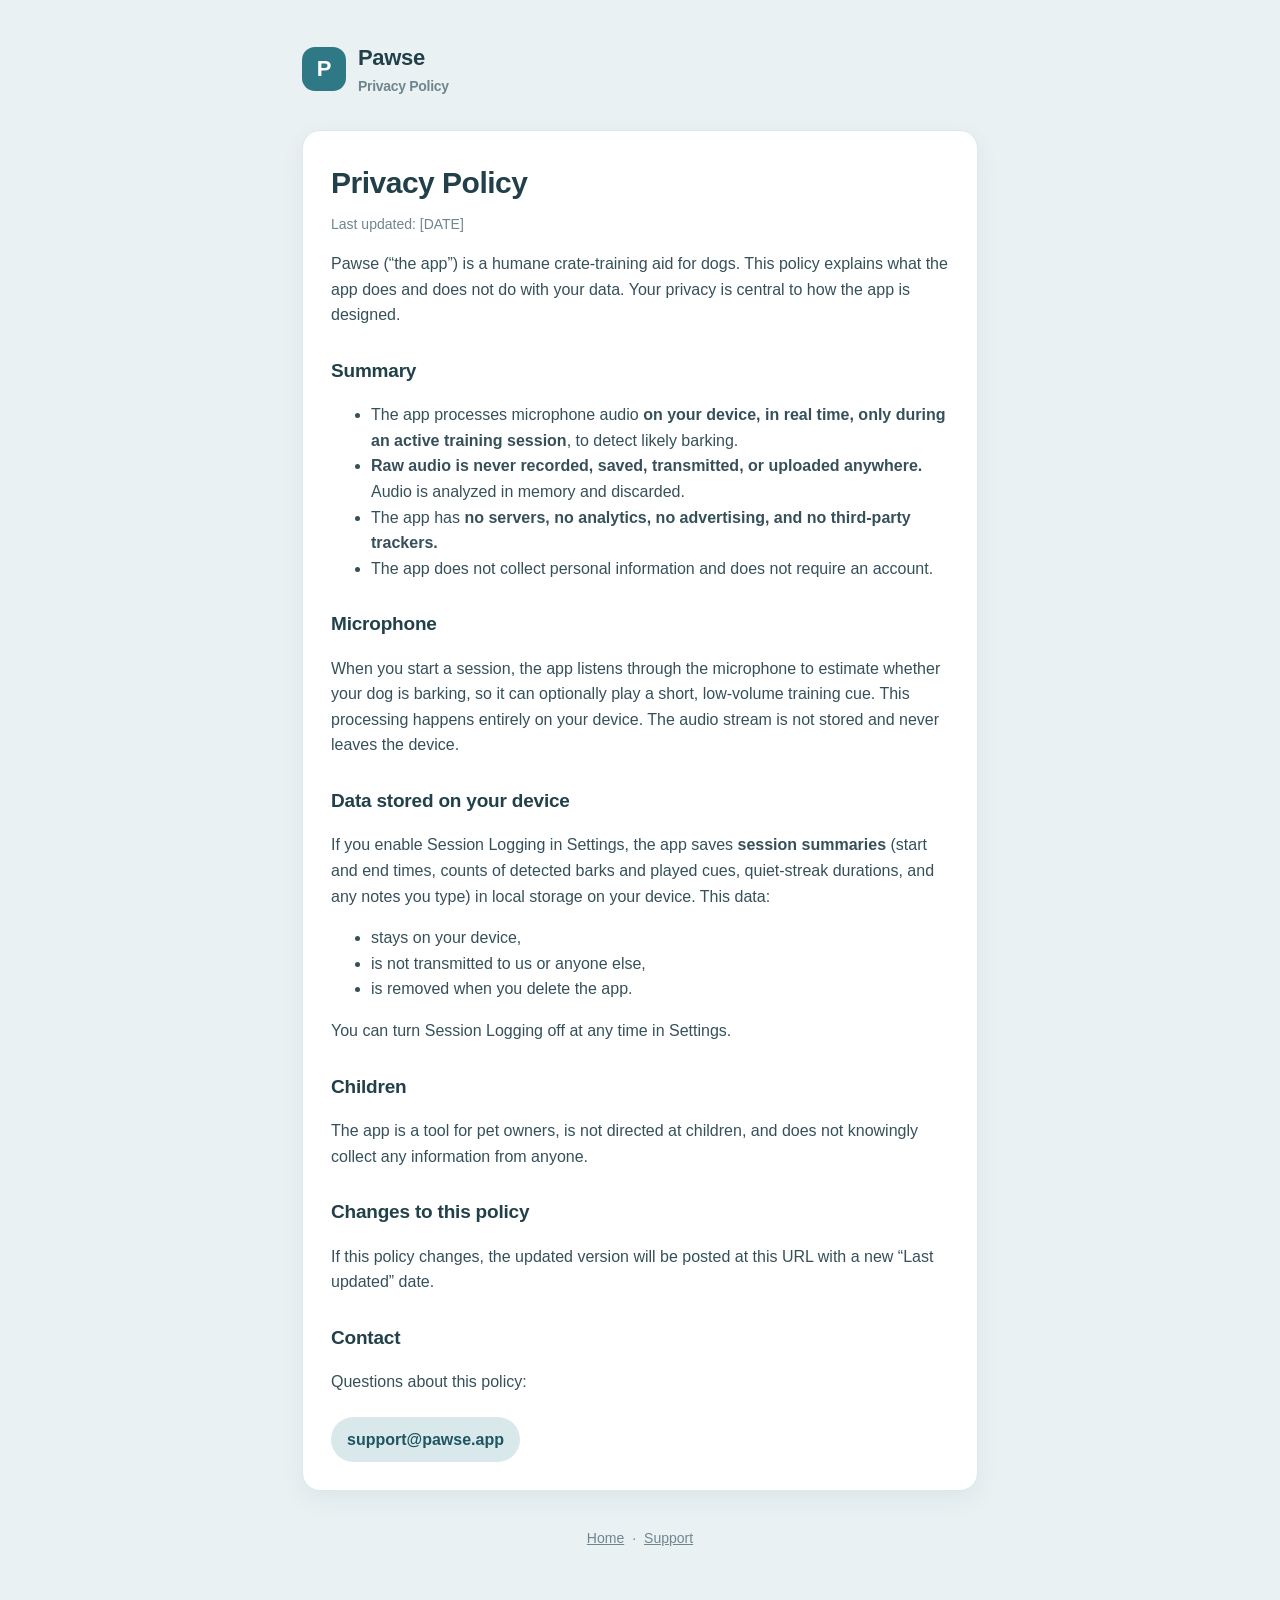
==== privacy.html @ 7fc7f24b "re order structure" ====
<!DOCTYPE html>
<html lang="en">
<head>
  <meta charset="utf-8" />
  <meta name="viewport" content="width=device-width, initial-scale=1" />
  <title>Pawse — Privacy Policy</title>
  <link rel="stylesheet" href="styles.css" />
</head>
<body>
  <div class="wrap">
    <header class="site">
      <div class="mark">P</div>
      <div class="brand">Pawse<span>Privacy Policy</span></div>
    </header>

    <div class="card">
      <h1>Privacy Policy</h1>
      <p class="updated">Last updated: [DATE]</p>

      <p>
        Pawse (“the app”) is a humane crate-training aid for dogs. This policy explains what the app does
        and does not do with your data. Your privacy is central to how the app is designed.
      </p>

      <h2>Summary</h2>
      <ul>
        <li>The app processes microphone audio <strong>on your device, in real time, only during an active
          training session</strong>, to detect likely barking.</li>
        <li><strong>Raw audio is never recorded, saved, transmitted, or uploaded anywhere.</strong> Audio is
          analyzed in memory and discarded.</li>
        <li>The app has <strong>no servers, no analytics, no advertising, and no third-party trackers.</strong></li>
        <li>The app does not collect personal information and does not require an account.</li>
      </ul>

      <h2>Microphone</h2>
      <p>
        When you start a session, the app listens through the microphone to estimate whether your dog is
        barking, so it can optionally play a short, low-volume training cue. This processing happens entirely
        on your device. The audio stream is not stored and never leaves the device.
      </p>

      <h2>Data stored on your device</h2>
      <p>
        If you enable Session Logging in Settings, the app saves <strong>session summaries</strong> (start and
        end times, counts of detected barks and played cues, quiet-streak durations, and any notes you type)
        in local storage on your device. This data:
      </p>
      <ul>
        <li>stays on your device,</li>
        <li>is not transmitted to us or anyone else,</li>
        <li>is removed when you delete the app.</li>
      </ul>
      <p>You can turn Session Logging off at any time in Settings.</p>

      <h2>Children</h2>
      <p>
        The app is a tool for pet owners, is not directed at children, and does not knowingly collect any
        information from anyone.
      </p>

      <h2>Changes to this policy</h2>
      <p>
        If this policy changes, the updated version will be posted at this URL with a new “Last updated” date.
      </p>

      <h2>Contact</h2>
      <p>Questions about this policy:</p>
      <a class="email" href="mailto:support@pawse.app">support@pawse.app</a>
    </div>

    <footer class="site">
      <a href="index.html">Home</a>·<a href="support.html">Support</a>
    </footer>
  </div>
</body>
</html>
---- styles.css ----
:root {
  --bg: #e9f1f3;
  --surface: #ffffff;
  --text: #22404a;
  --muted: #6f868e;
  --primary: #2f7886;
  --primary-deep: #1f5560;
  --accent: #5a9e7e;
  --border: #dde7ea;
  --radius: 18px;
}

* { box-sizing: border-box; }

html { -webkit-text-size-adjust: 100%; }

body {
  margin: 0;
  font-family: -apple-system, BlinkMacSystemFont, "Segoe UI", Roboto, Helvetica, Arial, sans-serif;
  color: var(--text);
  background: var(--bg);
  line-height: 1.6;
}

.wrap {
  max-width: 720px;
  margin: 0 auto;
  padding: 40px 22px 80px;
}

header.site {
  display: flex;
  align-items: center;
  gap: 12px;
  margin-bottom: 32px;
}

.mark {
  width: 44px;
  height: 44px;
  border-radius: 13px;
  background: var(--primary);
  color: #fff;
  display: flex;
  align-items: center;
  justify-content: center;
  font-size: 22px;
  font-weight: 800;
}

.brand {
  font-size: 22px;
  font-weight: 800;
  letter-spacing: -0.3px;
}

.brand span { color: var(--muted); font-weight: 600; font-size: 14px; display: block; }

.card {
  background: var(--surface);
  border: 1px solid var(--border);
  border-radius: var(--radius);
  padding: 28px;
  box-shadow: 0 8px 24px rgba(28, 57, 66, 0.06);
}

h1 { font-size: 30px; letter-spacing: -0.5px; margin: 0 0 6px; }
h2 { font-size: 19px; margin: 28px 0 8px; letter-spacing: -0.2px; }
.updated { color: var(--muted); font-size: 14px; margin-top: 0; }

p, li { color: #36505a; }
a { color: var(--primary-deep); }

.lead { font-size: 18px; color: var(--muted); }

.btns { display: flex; flex-wrap: wrap; gap: 12px; margin-top: 24px; }
.btn {
  display: inline-flex;
  align-items: center;
  gap: 8px;
  text-decoration: none;
  font-weight: 700;
  padding: 13px 20px;
  border-radius: 999px;
}
.btn.primary { background: var(--primary-deep); color: #fff; }
.btn.ghost { background: var(--surface); color: var(--text); border: 1.5px solid var(--border); }

.email {
  display: inline-block;
  background: #d9e8eb;
  color: var(--primary-deep);
  font-weight: 700;
  padding: 10px 16px;
  border-radius: 999px;
  text-decoration: none;
  margin-top: 6px;
}

.faq { margin-top: 8px; }
.faq dt { font-weight: 700; margin-top: 18px; }
.faq dd { margin: 4px 0 0; color: #36505a; }

footer.site {
  margin-top: 36px;
  text-align: center;
  color: var(--muted);
  font-size: 14px;
}
footer.site a { color: var(--muted); margin: 0 8px; }
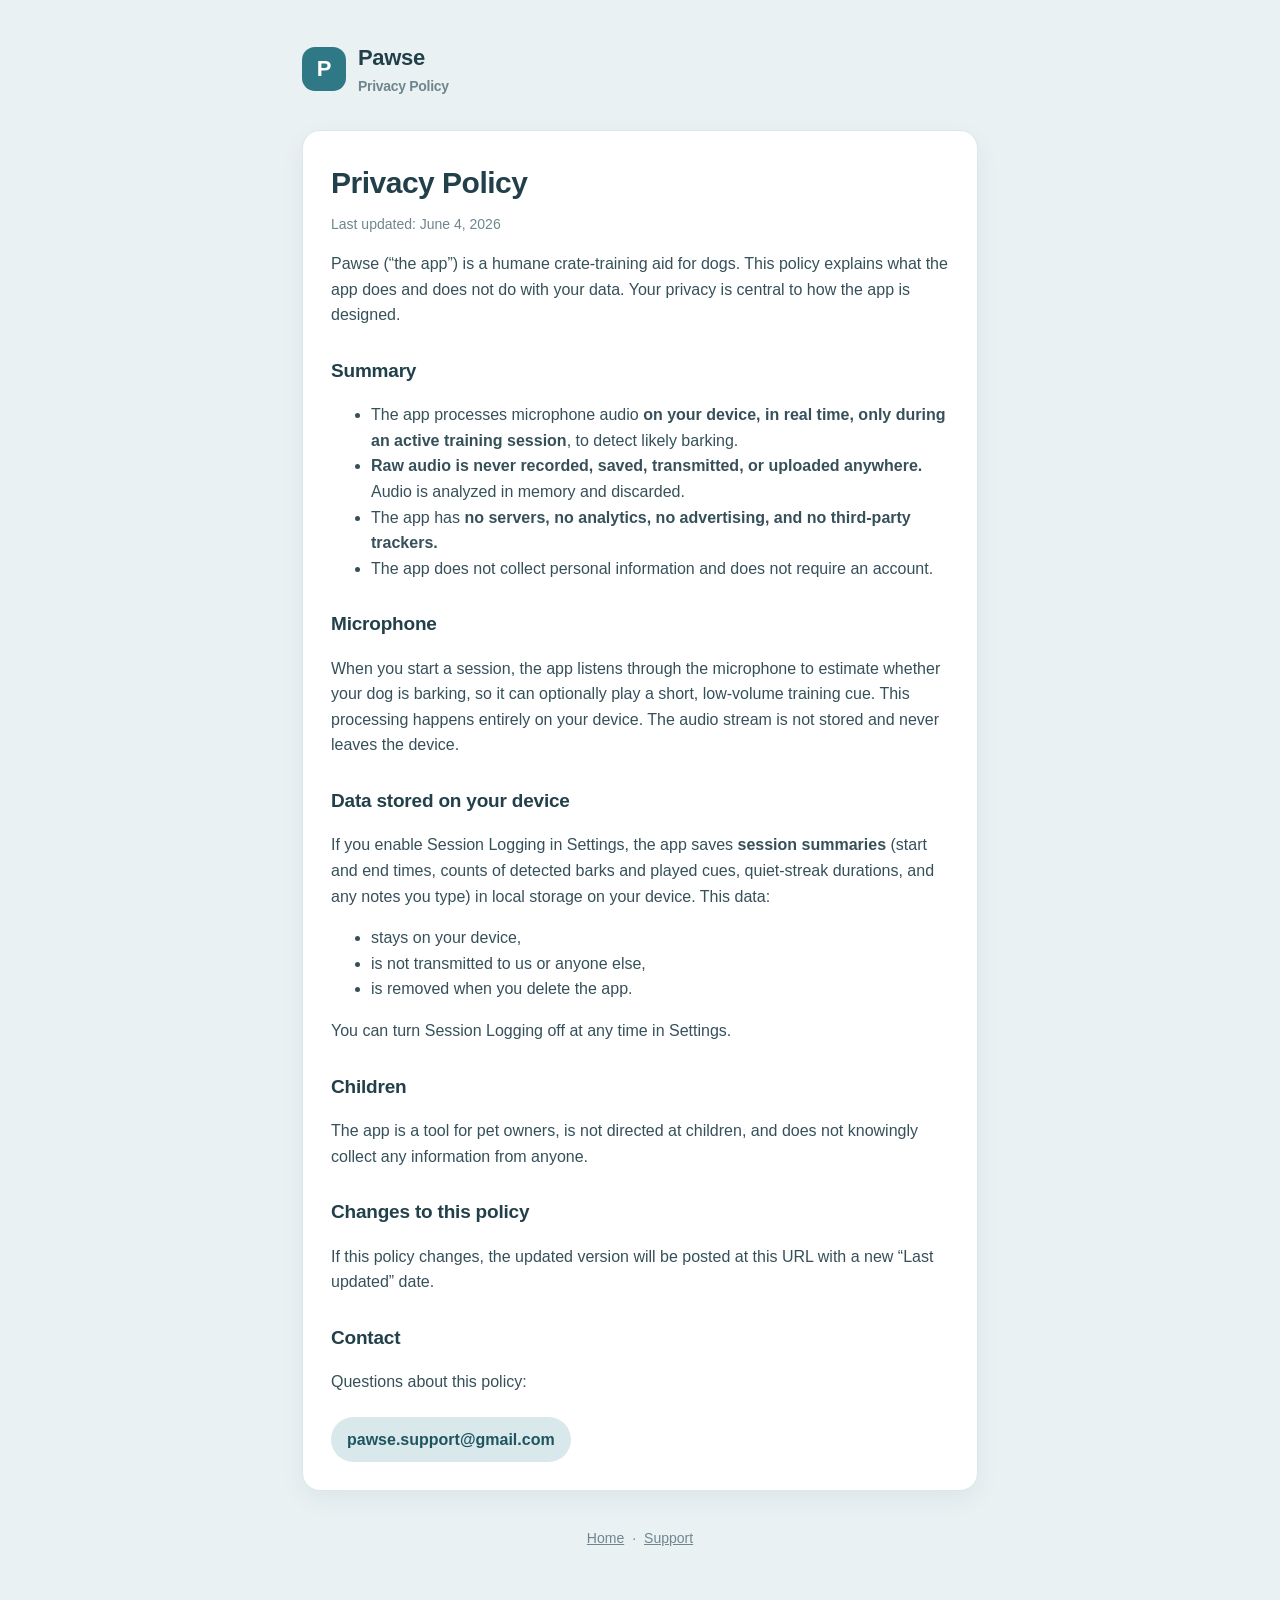
==== commit 8089f05c: "Fixed mail to and dates" ====
--- a/privacy.html
+++ b/privacy.html
@@ -1,76 +1,86 @@
-<!DOCTYPE html>
+<!doctype html>
 <html lang="en">
-<head>
-  <meta charset="utf-8" />
-  <meta name="viewport" content="width=device-width, initial-scale=1" />
-  <title>Pawse — Privacy Policy</title>
-  <link rel="stylesheet" href="styles.css" />
-</head>
-<body>
-  <div class="wrap">
-    <header class="site">
-      <div class="mark">P</div>
-      <div class="brand">Pawse<span>Privacy Policy</span></div>
-    </header>
+  <head>
+    <meta charset="utf-8" />
+    <meta name="viewport" content="width=device-width, initial-scale=1" />
+    <title>Pawse — Privacy Policy</title>
+    <link rel="stylesheet" href="styles.css" />
+  </head>
+  <body>
+    <div class="wrap">
+      <header class="site">
+        <div class="mark">P</div>
+        <div class="brand">Pawse<span>Privacy Policy</span></div>
+      </header>
 
-    <div class="card">
-      <h1>Privacy Policy</h1>
-      <p class="updated">Last updated: [DATE]</p>
+      <div class="card">
+        <h1>Privacy Policy</h1>
+        <p class="updated">Last updated: June 4, 2026</p>
 
-      <p>
-        Pawse (“the app”) is a humane crate-training aid for dogs. This policy explains what the app does
-        and does not do with your data. Your privacy is central to how the app is designed.
-      </p>
+        <p>
+          Pawse (“the app”) is a humane crate-training aid for dogs. This policy explains what the
+          app does and does not do with your data. Your privacy is central to how the app is
+          designed.
+        </p>
 
-      <h2>Summary</h2>
-      <ul>
-        <li>The app processes microphone audio <strong>on your device, in real time, only during an active
-          training session</strong>, to detect likely barking.</li>
-        <li><strong>Raw audio is never recorded, saved, transmitted, or uploaded anywhere.</strong> Audio is
-          analyzed in memory and discarded.</li>
-        <li>The app has <strong>no servers, no analytics, no advertising, and no third-party trackers.</strong></li>
-        <li>The app does not collect personal information and does not require an account.</li>
-      </ul>
+        <h2>Summary</h2>
+        <ul>
+          <li>
+            The app processes microphone audio
+            <strong>on your device, in real time, only during an active training session</strong>,
+            to detect likely barking.
+          </li>
+          <li>
+            <strong>Raw audio is never recorded, saved, transmitted, or uploaded anywhere.</strong>
+            Audio is analyzed in memory and discarded.
+          </li>
+          <li>
+            The app has
+            <strong>no servers, no analytics, no advertising, and no third-party trackers.</strong>
+          </li>
+          <li>The app does not collect personal information and does not require an account.</li>
+        </ul>
 
-      <h2>Microphone</h2>
-      <p>
-        When you start a session, the app listens through the microphone to estimate whether your dog is
-        barking, so it can optionally play a short, low-volume training cue. This processing happens entirely
-        on your device. The audio stream is not stored and never leaves the device.
-      </p>
+        <h2>Microphone</h2>
+        <p>
+          When you start a session, the app listens through the microphone to estimate whether your
+          dog is barking, so it can optionally play a short, low-volume training cue. This
+          processing happens entirely on your device. The audio stream is not stored and never
+          leaves the device.
+        </p>
 
-      <h2>Data stored on your device</h2>
-      <p>
-        If you enable Session Logging in Settings, the app saves <strong>session summaries</strong> (start and
-        end times, counts of detected barks and played cues, quiet-streak durations, and any notes you type)
-        in local storage on your device. This data:
-      </p>
-      <ul>
-        <li>stays on your device,</li>
-        <li>is not transmitted to us or anyone else,</li>
-        <li>is removed when you delete the app.</li>
-      </ul>
-      <p>You can turn Session Logging off at any time in Settings.</p>
+        <h2>Data stored on your device</h2>
+        <p>
+          If you enable Session Logging in Settings, the app saves
+          <strong>session summaries</strong> (start and end times, counts of detected barks and
+          played cues, quiet-streak durations, and any notes you type) in local storage on your
+          device. This data:
+        </p>
+        <ul>
+          <li>stays on your device,</li>
+          <li>is not transmitted to us or anyone else,</li>
+          <li>is removed when you delete the app.</li>
+        </ul>
+        <p>You can turn Session Logging off at any time in Settings.</p>
 
-      <h2>Children</h2>
-      <p>
-        The app is a tool for pet owners, is not directed at children, and does not knowingly collect any
-        information from anyone.
-      </p>
+        <h2>Children</h2>
+        <p>
+          The app is a tool for pet owners, is not directed at children, and does not knowingly
+          collect any information from anyone.
+        </p>
 
-      <h2>Changes to this policy</h2>
-      <p>
-        If this policy changes, the updated version will be posted at this URL with a new “Last updated” date.
-      </p>
+        <h2>Changes to this policy</h2>
+        <p>
+          If this policy changes, the updated version will be posted at this URL with a new “Last
+          updated” date.
+        </p>
 
-      <h2>Contact</h2>
-      <p>Questions about this policy:</p>
-      <a class="email" href="mailto:support@pawse.app">support@pawse.app</a>
+        <h2>Contact</h2>
+        <p>Questions about this policy:</p>
+        <a class="email" href="mailto:pawse.support@gmail.com">pawse.support@gmail.com</a>
+      </div>
+
+      <footer class="site"><a href="index.html">Home</a>·<a href="support.html">Support</a></footer>
     </div>
-
-    <footer class="site">
-      <a href="index.html">Home</a>·<a href="support.html">Support</a>
-    </footer>
-  </div>
-</body>
+  </body>
 </html>
